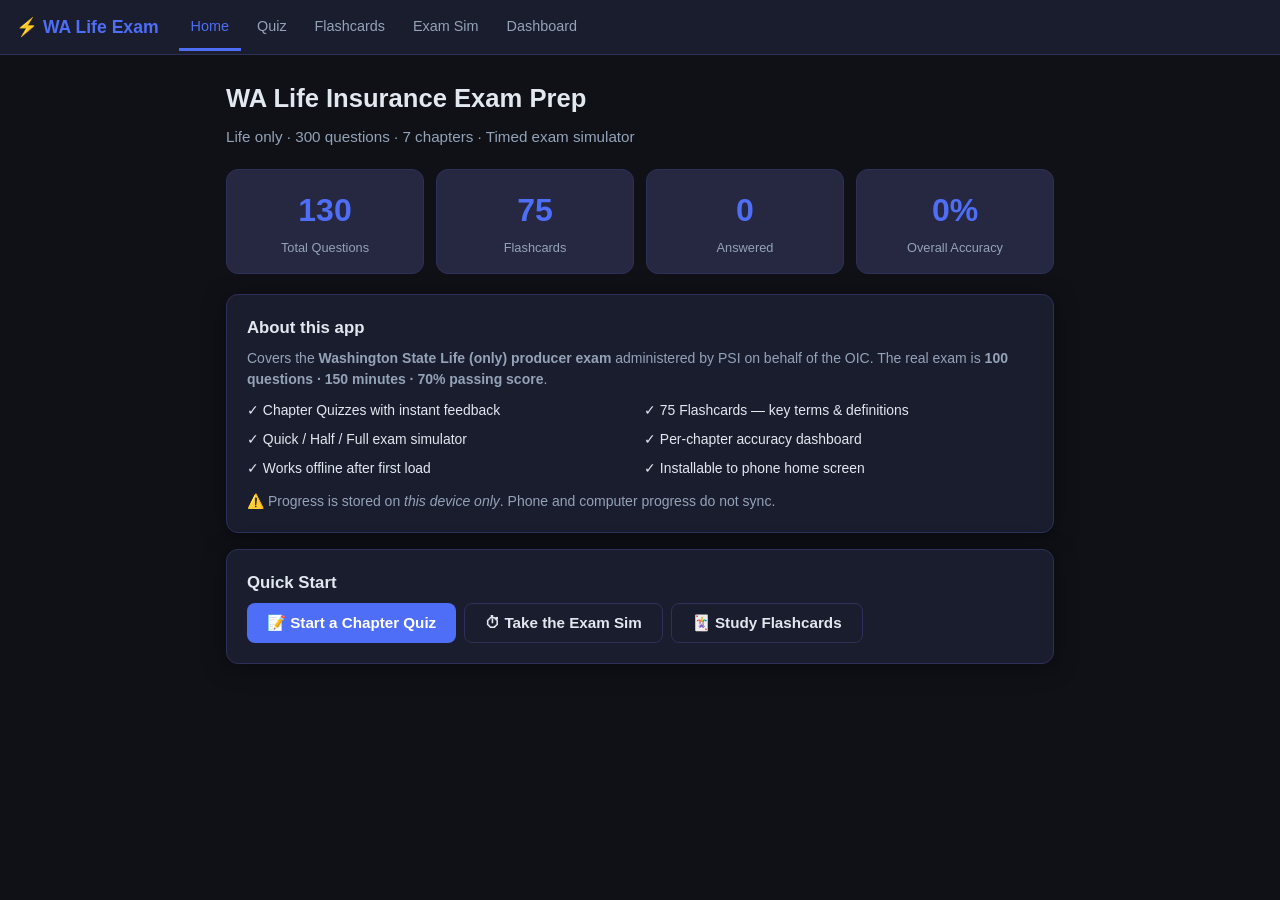
==== index.html @ 9b1d675a "Initial commit: WA Life Insurance Exam Prep PWA" ====
<!DOCTYPE html>
<html lang="en">
<head>
  <meta charset="UTF-8">
  <meta name="viewport" content="width=device-width, initial-scale=1.0, maximum-scale=1.0">
  <meta name="description" content="Washington State Life Insurance Exam Prep — 300 questions, flashcards, and timed exam simulator">
  <meta name="theme-color" content="#0f1117">
  <meta name="mobile-web-app-capable" content="yes">
  <meta name="apple-mobile-web-app-capable" content="yes">
  <meta name="apple-mobile-web-app-status-bar-style" content="black-translucent">
  <meta name="apple-mobile-web-app-title" content="WA Life Exam">
  <title>WA Life Insurance Exam Prep</title>
  <link rel="manifest" href="manifest.json">
  <link rel="apple-touch-icon" href="icons/icon-192.png">
  <link rel="stylesheet" href="css/style.css">
</head>
<body>
<div id="app">

  <!-- NAV -->
  <nav>
    <div class="nav-brand">⚡ WA Life Exam</div>
    <button class="nav-btn active" data-screen="home" onclick="showScreen('home')">Home</button>
    <button class="nav-btn" data-screen="quiz" onclick="showScreen('quiz')">Quiz</button>
    <button class="nav-btn" data-screen="flashcards" onclick="showScreen('flashcards')">Flashcards</button>
    <button class="nav-btn" data-screen="exam" onclick="showScreen('exam')">Exam Sim</button>
    <button class="nav-btn" data-screen="dashboard" onclick="showScreen('dashboard')">Dashboard</button>
  </nav>

  <main>

    <!-- HOME -->
    <div id="screen-home" class="screen active">
      <h1>WA Life Insurance Exam Prep</h1>
      <p class="subtitle">Life only · 300 questions · 7 chapters · Timed exam simulator</p>
      <div id="home-stats"></div>
      <div class="card">
        <h3>About this app</h3>
        <p class="text-sm text-muted" style="margin-bottom:10px;">
          Covers the <strong>Washington State Life (only) producer exam</strong> administered by PSI on behalf of the OIC.
          The real exam is <strong>100 questions · 150 minutes · 70% passing score</strong>.
        </p>
        <div style="display:grid;gap:8px;grid-template-columns:1fr 1fr;font-size:0.87rem;">
          <div>✓ Chapter Quizzes with instant feedback</div>
          <div>✓ 75 Flashcards — key terms & definitions</div>
          <div>✓ Quick / Half / Full exam simulator</div>
          <div>✓ Per-chapter accuracy dashboard</div>
          <div>✓ Works offline after first load</div>
          <div>✓ Installable to phone home screen</div>
        </div>
        <p class="text-sm text-muted" style="margin-top:12px;">
          ⚠️ Progress is stored on <em>this device only</em>. Phone and computer progress do not sync.
        </p>
      </div>
      <div class="card">
        <h3>Quick Start</h3>
        <div class="flex gap-2" style="flex-wrap:wrap;">
          <button class="btn btn-primary" onclick="showScreen('quiz')">📝 Start a Chapter Quiz</button>
          <button class="btn btn-outline" onclick="showScreen('exam')">⏱ Take the Exam Sim</button>
          <button class="btn btn-outline" onclick="showScreen('flashcards')">🃏 Study Flashcards</button>
        </div>
      </div>
    </div>

    <!-- QUIZ -->
    <div id="screen-quiz" class="screen">
      <h1>Chapter Quizzes</h1>
      <p class="subtitle">Select a chapter to begin. Instant feedback after each answer.</p>
      <div id="quiz-chapter-list"></div>

      <div id="quiz-active" style="display:none;">
        <div id="quiz-header">
          <button class="btn btn-outline" onclick="exitQuiz()">← Chapters</button>
          <span id="quiz-progress-text"></span>
        </div>
        <div class="question-card">
          <div class="question-text" id="quiz-question"></div>
          <div class="options" id="quiz-options"></div>
          <div class="explanation" id="quiz-explanation"></div>
        </div>
        <div id="quiz-controls">
          <button class="btn btn-primary" id="quiz-next" style="display:none;" onclick="nextQuizQuestion()">Next →</button>
          <button class="btn btn-success" id="quiz-finish" style="display:none;" onclick="finishQuiz()">Finish Quiz</button>
        </div>
      </div>
    </div>

    <!-- FLASHCARDS -->
    <div id="screen-flashcards" class="screen">
      <h1>Flashcards</h1>
      <p class="subtitle">Click any card to flip. Use arrows to navigate.</p>

      <div class="filter-bar">
        <select id="fc-chapter-filter" onchange="startFlashcards()">
          <option value="0">All Chapters</option>
        </select>
        <button class="btn btn-outline" onclick="startFlashcards()">Shuffle</button>
      </div>

      <div class="flashcard-container">
        <div class="flashcard" id="fc-card" onclick="flipCard()">
          <div class="flashcard-face flashcard-front">
            <div class="flashcard-label" id="fc-chapter-label"></div>
            <div class="flashcard-term" id="fc-term"></div>
          </div>
          <div class="flashcard-face flashcard-back">
            <div class="flashcard-label">Definition</div>
            <div class="flashcard-def" id="fc-def"></div>
          </div>
        </div>
      </div>
      <div class="flashcard-hint">Tap card to flip</div>

      <div class="flashcard-nav mt-4">
        <button class="btn btn-outline" onclick="prevCard()">← Prev</button>
        <span class="fc-counter" id="fc-counter"></span>
        <button class="btn btn-outline" onclick="nextCard()">Next →</button>
      </div>
    </div>

    <!-- EXAM -->
    <div id="screen-exam" class="screen">

      <div id="exam-setup">
        <h1>Exam Simulator</h1>
        <p class="subtitle">No feedback until the end. Timer auto-submits at zero. 70% to pass.</p>
        <p class="text-sm text-muted mb-4">Real WA Life exam: 100 questions · 150 minutes · 70% passing score (PSI / OIC)</p>
        <div class="exam-mode-grid">
          <div class="mode-card" onclick="startExam('quick')">
            <div class="mode-title">Quick</div>
            <div class="mode-detail">25 questions<br>38 minutes</div>
          </div>
          <div class="mode-card" onclick="startExam('half')">
            <div class="mode-title">Half Exam</div>
            <div class="mode-detail">50 questions<br>75 minutes</div>
          </div>
          <div class="mode-card" onclick="startExam('full')">
            <div class="mode-title">Full Exam</div>
            <div class="mode-detail">100 questions<br>150 minutes</div>
          </div>
        </div>
      </div>

      <div id="exam-active" style="display:none;">
        <div id="quiz-header">
          <div class="flex gap-2" style="align-items:center;">
            <span id="exam-progress-text" class="text-muted text-sm"></span>
            <span id="exam-answered-count" class="text-muted text-sm"></span>
          </div>
          <div id="exam-timer"></div>
        </div>

        <div class="question-card">
          <div class="question-text" id="exam-question"></div>
          <div class="options" id="exam-options"></div>
        </div>

        <div id="quiz-controls">
          <button class="btn btn-outline" id="exam-prev" onclick="examPrev()">← Prev</button>
          <button class="btn btn-primary" id="exam-next" onclick="examNext()">Next →</button>
          <button class="btn btn-success" id="exam-submit-btn" style="display:none;" onclick="submitExam()">Submit Exam</button>
        </div>
      </div>

      <div id="exam-results" style="display:none;">
        <div class="card">
          <h2 class="text-center">Exam Results</h2>
          <div id="exam-result-score" class="result-score"></div>
          <div id="exam-result-badge" class="result-badge"></div>
          <div id="exam-breakdown"></div>
          <div class="flex gap-2 mt-4" style="justify-content:center;flex-wrap:wrap;">
            <button class="btn btn-primary" onclick="renderExamHome();showScreen('exam')">New Exam</button>
            <button class="btn btn-outline" onclick="showScreen('dashboard')">View Dashboard</button>
          </div>
        </div>
      </div>
    </div>

    <!-- DASHBOARD -->
    <div id="screen-dashboard" class="screen">
      <h1>Progress Dashboard</h1>
      <p class="subtitle">Your accuracy by chapter and exam history. Progress is stored on this device only.</p>
      <div id="dash-stats"></div>
      <div class="card">
        <h2>Chapter Accuracy</h2>
        <div id="dash-chapter-table"></div>
      </div>
      <div class="card">
        <h2>Exam History</h2>
        <div id="dash-history"></div>
      </div>
      <div class="card">
        <h3 style="color:var(--red);">Reset Progress</h3>
        <p class="text-sm text-muted mb-4">Clears all quiz accuracy data and exam history from this device.</p>
        <button class="btn btn-danger" onclick="clearProgress()">Clear All Progress</button>
      </div>
    </div>

  </main>
</div>

<!-- Load scripts -->
<script src="js/storage.js"></script>
<script src="js/questions.js"></script>
<script src="js/questions2.js"></script>
<script src="js/app.js"></script>
<script>
  // Register service worker
  if ('serviceWorker' in navigator) {
    navigator.serviceWorker.register('sw.js')
      .catch(err => console.log('SW registration failed:', err));
  }
</script>
</body>
</html>
---- css/style.css ----
/* WA Life Insurance Exam Prep — Styles */
:root {
  --bg: #0f1117;
  --surface: #1a1d2e;
  --surface2: #252840;
  --accent: #4f6ef7;
  --accent2: #7c3aed;
  --green: #22c55e;
  --red: #ef4444;
  --yellow: #eab308;
  --text: #e2e8f0;
  --muted: #94a3b8;
  --border: #2d3158;
  --radius: 12px;
  --shadow: 0 4px 24px rgba(0,0,0,0.4);
}

*, *::before, *::after { box-sizing: border-box; margin: 0; padding: 0; }

html, body {
  height: 100%;
  font-family: -apple-system, BlinkMacSystemFont, 'Segoe UI', Roboto, sans-serif;
  background: var(--bg);
  color: var(--text);
  font-size: 16px;
  line-height: 1.5;
}

#app { min-height: 100vh; display: flex; flex-direction: column; }

/* NAV */
nav {
  background: var(--surface);
  border-bottom: 1px solid var(--border);
  padding: 0 16px;
  display: flex;
  align-items: center;
  gap: 4px;
  position: sticky;
  top: 0;
  z-index: 100;
  flex-wrap: wrap;
}

.nav-brand {
  font-weight: 700;
  font-size: 1.1rem;
  color: var(--accent);
  padding: 14px 8px 14px 0;
  margin-right: 8px;
  white-space: nowrap;
}

.nav-btn {
  background: none;
  border: none;
  color: var(--muted);
  padding: 14px 12px;
  cursor: pointer;
  font-size: 0.9rem;
  border-bottom: 3px solid transparent;
  transition: color 0.2s, border-color 0.2s;
  white-space: nowrap;
}
.nav-btn:hover { color: var(--text); }
.nav-btn.active { color: var(--accent); border-bottom-color: var(--accent); }

/* MAIN */
main {
  flex: 1;
  padding: 24px 16px;
  max-width: 860px;
  margin: 0 auto;
  width: 100%;
}

/* SCREENS */
.screen { display: none; }
.screen.active { display: block; }

/* CARDS */
.card {
  background: var(--surface);
  border: 1px solid var(--border);
  border-radius: var(--radius);
  padding: 20px;
  margin-bottom: 16px;
  box-shadow: var(--shadow);
}

h1 { font-size: 1.6rem; margin-bottom: 8px; }
h2 { font-size: 1.25rem; margin-bottom: 12px; }
h3 { font-size: 1.05rem; margin-bottom: 8px; }

.subtitle { color: var(--muted); margin-bottom: 20px; font-size: 0.95rem; }

/* BUTTONS */
.btn {
  display: inline-flex;
  align-items: center;
  gap: 6px;
  padding: 10px 20px;
  border-radius: 8px;
  border: none;
  cursor: pointer;
  font-size: 0.95rem;
  font-weight: 600;
  transition: opacity 0.15s, transform 0.1s;
}
.btn:active { transform: scale(0.97); }
.btn:hover { opacity: 0.88; }
.btn-primary { background: var(--accent); color: #fff; }
.btn-success { background: var(--green); color: #fff; }
.btn-danger { background: var(--red); color: #fff; }
.btn-outline {
  background: transparent;
  border: 1px solid var(--border);
  color: var(--text);
}
.btn:disabled { opacity: 0.4; cursor: not-allowed; transform: none; }

/* CHAPTER GRID */
.chapter-grid {
  display: grid;
  grid-template-columns: repeat(auto-fill, minmax(260px, 1fr));
  gap: 12px;
}

.chapter-card {
  background: var(--surface2);
  border: 1px solid var(--border);
  border-radius: var(--radius);
  padding: 16px;
  cursor: pointer;
  transition: border-color 0.2s, transform 0.15s;
}
.chapter-card:hover { border-color: var(--accent); transform: translateY(-2px); }

.chapter-name { font-weight: 600; margin-bottom: 6px; }
.chapter-count { font-size: 0.82rem; color: var(--muted); margin-bottom: 10px; }

.progress-bar {
  height: 6px;
  background: var(--border);
  border-radius: 3px;
  overflow: hidden;
}
.progress-fill {
  height: 100%;
  border-radius: 3px;
  background: var(--accent);
  transition: width 0.4s;
}
.progress-label {
  font-size: 0.8rem;
  color: var(--muted);
  margin-top: 4px;
}

/* QUIZ */
#quiz-header {
  display: flex;
  justify-content: space-between;
  align-items: center;
  margin-bottom: 20px;
}

#quiz-progress-text { color: var(--muted); font-size: 0.9rem; }

.question-card {
  background: var(--surface);
  border: 1px solid var(--border);
  border-radius: var(--radius);
  padding: 24px;
  margin-bottom: 16px;
}

.question-text {
  font-size: 1.05rem;
  line-height: 1.6;
  margin-bottom: 20px;
}

.options { display: flex; flex-direction: column; gap: 10px; }

.option-btn {
  background: var(--surface2);
  border: 1.5px solid var(--border);
  border-radius: 8px;
  padding: 12px 16px;
  text-align: left;
  color: var(--text);
  cursor: pointer;
  font-size: 0.95rem;
  line-height: 1.45;
  transition: border-color 0.15s, background 0.15s;
}
.option-btn:hover:not(:disabled) { border-color: var(--accent); background: rgba(79,110,247,0.08); }
.option-btn.correct { border-color: var(--green); background: rgba(34,197,94,0.12); }
.option-btn.incorrect { border-color: var(--red); background: rgba(239,68,68,0.12); }
.option-btn:disabled { cursor: default; }

.explanation {
  background: var(--surface2);
  border-left: 3px solid var(--accent);
  border-radius: 0 8px 8px 0;
  padding: 14px;
  font-size: 0.92rem;
  color: var(--muted);
  margin-top: 12px;
  display: none;
}
.explanation.show { display: block; }

#quiz-controls { display: flex; gap: 10px; margin-top: 12px; }

/* FLASHCARDS */
.flashcard-container {
  perspective: 1200px;
  margin: 24px auto;
  max-width: 560px;
}

.flashcard {
  width: 100%;
  height: 260px;
  position: relative;
  cursor: pointer;
  transform-style: preserve-3d;
  transition: transform 0.5s;
}
.flashcard.flipped { transform: rotateY(180deg); }

.flashcard-face {
  position: absolute;
  inset: 0;
  background: var(--surface);
  border: 1px solid var(--border);
  border-radius: var(--radius);
  padding: 28px;
  display: flex;
  flex-direction: column;
  align-items: center;
  justify-content: center;
  text-align: center;
  backface-visibility: hidden;
  box-shadow: var(--shadow);
}

.flashcard-back { transform: rotateY(180deg); }

.flashcard-label {
  font-size: 0.75rem;
  text-transform: uppercase;
  letter-spacing: 1px;
  color: var(--accent);
  margin-bottom: 12px;
  font-weight: 700;
}

.flashcard-term { font-size: 1.3rem; font-weight: 700; }
.flashcard-def { font-size: 0.95rem; line-height: 1.6; color: var(--text); }

.flashcard-hint {
  color: var(--muted);
  font-size: 0.8rem;
  text-align: center;
  margin-top: 10px;
}

.flashcard-nav {
  display: flex;
  justify-content: space-between;
  align-items: center;
  max-width: 560px;
  margin: 0 auto;
  gap: 12px;
}

.fc-counter { color: var(--muted); font-size: 0.9rem; }

/* EXAM */
#exam-timer {
  background: var(--surface2);
  border: 1px solid var(--border);
  border-radius: 8px;
  padding: 8px 18px;
  font-size: 1.1rem;
  font-weight: 700;
  font-variant-numeric: tabular-nums;
}
#exam-timer.warning { color: var(--yellow); border-color: var(--yellow); }
#exam-timer.danger { color: var(--red); border-color: var(--red); }

.exam-mode-grid {
  display: grid;
  grid-template-columns: repeat(auto-fit, minmax(200px, 1fr));
  gap: 12px;
  margin: 20px 0;
}

.mode-card {
  background: var(--surface2);
  border: 1.5px solid var(--border);
  border-radius: var(--radius);
  padding: 20px;
  cursor: pointer;
  transition: border-color 0.2s;
  text-align: center;
}
.mode-card:hover { border-color: var(--accent); }
.mode-title { font-weight: 700; font-size: 1.1rem; margin-bottom: 6px; }
.mode-detail { color: var(--muted); font-size: 0.87rem; }

/* RESULTS */
.result-score {
  font-size: 3rem;
  font-weight: 800;
  text-align: center;
  margin: 12px 0;
}
.result-score.pass { color: var(--green); }
.result-score.fail { color: var(--red); }

.result-badge {
  text-align: center;
  font-size: 1.1rem;
  font-weight: 700;
  margin-bottom: 20px;
}

.breakdown-table {
  width: 100%;
  border-collapse: collapse;
  font-size: 0.9rem;
}
.breakdown-table th, .breakdown-table td {
  text-align: left;
  padding: 8px 10px;
  border-bottom: 1px solid var(--border);
}
.breakdown-table th { color: var(--muted); font-weight: 600; }

/* DASHBOARD */
.stats-grid {
  display: grid;
  grid-template-columns: repeat(auto-fit, minmax(140px, 1fr));
  gap: 12px;
  margin-bottom: 20px;
}

.stat-card {
  background: var(--surface2);
  border: 1px solid var(--border);
  border-radius: var(--radius);
  padding: 16px;
  text-align: center;
}
.stat-value { font-size: 2rem; font-weight: 800; color: var(--accent); }
.stat-label { font-size: 0.8rem; color: var(--muted); margin-top: 4px; }

.history-item {
  background: var(--surface2);
  border: 1px solid var(--border);
  border-radius: 8px;
  padding: 12px 16px;
  margin-bottom: 8px;
  display: flex;
  justify-content: space-between;
  align-items: center;
  flex-wrap: wrap;
  gap: 8px;
}

.badge {
  display: inline-block;
  padding: 3px 10px;
  border-radius: 99px;
  font-size: 0.78rem;
  font-weight: 700;
}
.badge-pass { background: rgba(34,197,94,0.2); color: var(--green); }
.badge-fail { background: rgba(239,68,68,0.2); color: var(--red); }

/* UTIL */
.flex { display: flex; }
.gap-2 { gap: 8px; }
.mb-2 { margin-bottom: 8px; }
.mb-4 { margin-bottom: 16px; }
.mt-4 { margin-top: 16px; }
.text-muted { color: var(--muted); }
.text-sm { font-size: 0.875rem; }
.text-center { text-align: center; }
.w-full { width: 100%; }

/* Filter bar */
.filter-bar {
  display: flex;
  gap: 8px;
  flex-wrap: wrap;
  margin-bottom: 16px;
}

select, input {
  background: var(--surface2);
  border: 1px solid var(--border);
  border-radius: 8px;
  color: var(--text);
  padding: 8px 12px;
  font-size: 0.9rem;
}

@media (max-width: 600px) {
  main { padding: 16px 12px; }
  .nav-brand { font-size: 0.95rem; }
  .nav-btn { padding: 12px 8px; font-size: 0.82rem; }
  h1 { font-size: 1.3rem; }
  .question-text { font-size: 0.97rem; }
  .result-score { font-size: 2.4rem; }
  .flashcard { height: 220px; }
}
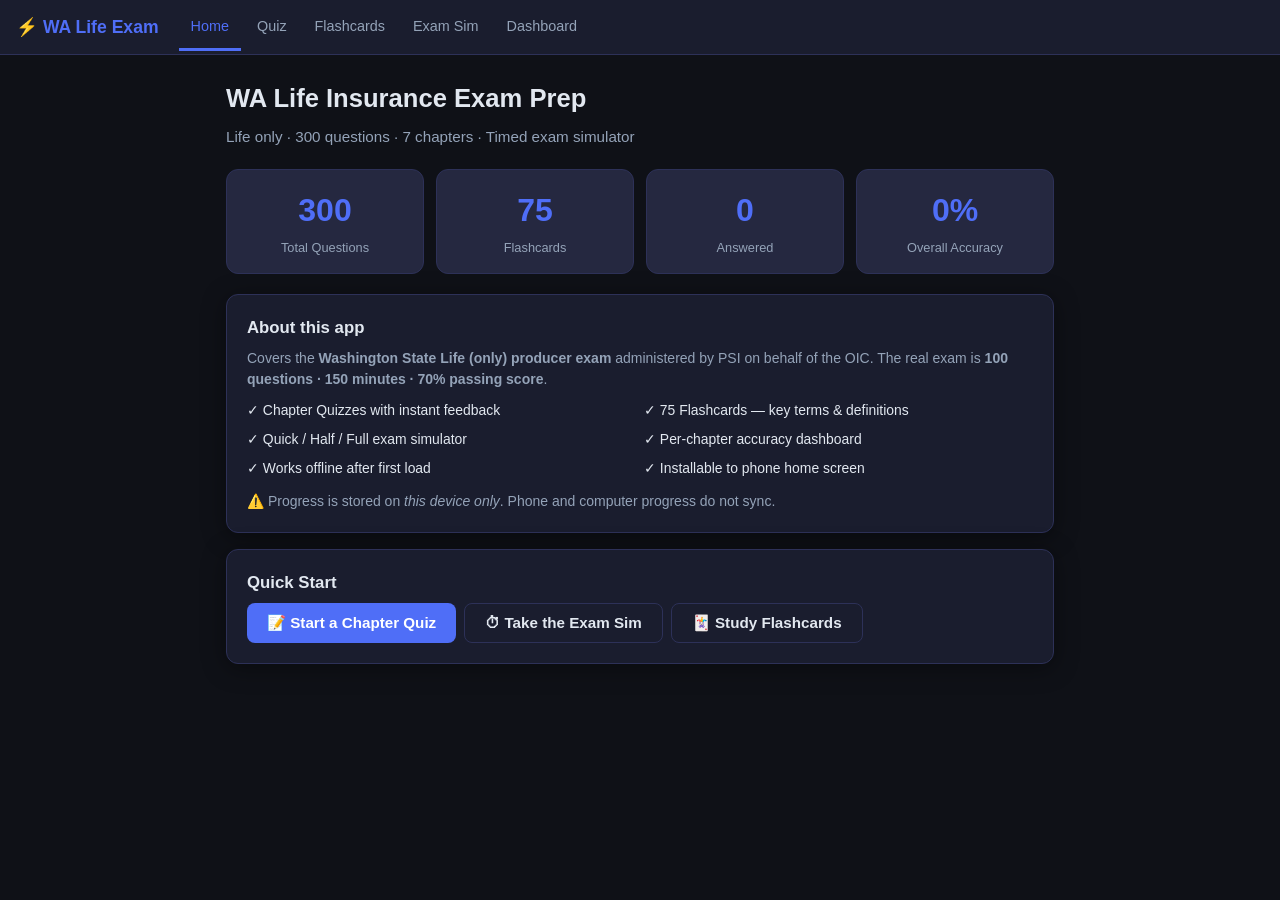
==== commit 3b57d31f: "Add 300 questions, PWA setup, cache-busted scripts, local server - Merged ch4-7 questions (131-300) " ====
--- a/index.html
+++ b/index.html
@@ -200,10 +200,9 @@
 </div>
 
 <!-- Load scripts -->
-<script src="js/storage.js"></script>
-<script src="js/questions.js"></script>
-<script src="js/questions2.js"></script>
-<script src="js/app.js"></script>
+<script src="js/storage.js?v=20260630"></script>
+<script src="js/questions.js?v=20260630"></script>
+<script src="js/app.js?v=20260630"></script>
 <script>
   // Register service worker
   if ('serviceWorker' in navigator) {
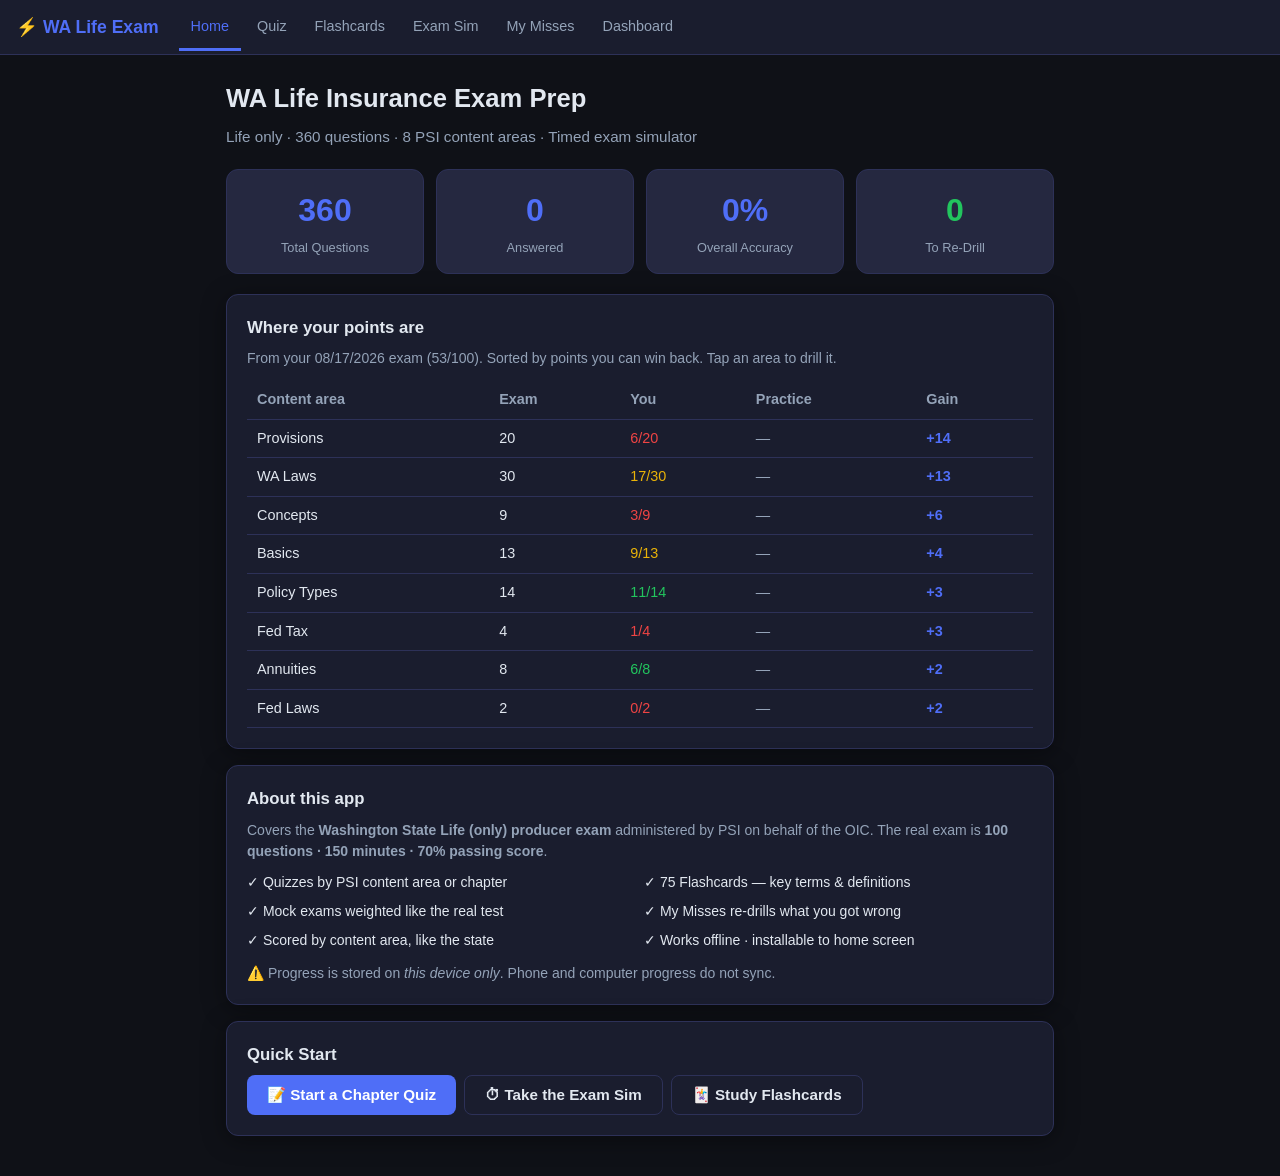
==== commit e2ee0b2b: "Rebuild around the official PSI content outline (300 -> 360 questions) Restructures the app to match" ====
--- a/index.html
+++ b/index.html
@@ -3,7 +3,7 @@
 <head>
   <meta charset="UTF-8">
   <meta name="viewport" content="width=device-width, initial-scale=1.0, maximum-scale=1.0">
-  <meta name="description" content="Washington State Life Insurance Exam Prep — 300 questions, flashcards, and timed exam simulator">
+  <meta name="description" content="Washington State Life Insurance Exam Prep — 360 questions, flashcards, and timed exam simulator">
   <meta name="theme-color" content="#0f1117">
   <meta name="mobile-web-app-capable" content="yes">
   <meta name="apple-mobile-web-app-capable" content="yes">
@@ -12,7 +12,7 @@
   <title>WA Life Insurance Exam Prep</title>
   <link rel="manifest" href="manifest.json">
   <link rel="apple-touch-icon" href="icons/icon-192.png">
-  <link rel="stylesheet" href="css/style.css">
+  <link rel="stylesheet" href="css/style.css?v=20260907a">
 </head>
 <body>
 <div id="app">
@@ -24,6 +24,7 @@
     <button class="nav-btn" data-screen="quiz" onclick="showScreen('quiz')">Quiz</button>
     <button class="nav-btn" data-screen="flashcards" onclick="showScreen('flashcards')">Flashcards</button>
     <button class="nav-btn" data-screen="exam" onclick="showScreen('exam')">Exam Sim</button>
+    <button class="nav-btn" data-screen="misses" onclick="showScreen('misses')">My Misses</button>
     <button class="nav-btn" data-screen="dashboard" onclick="showScreen('dashboard')">Dashboard</button>
   </nav>
 
@@ -32,21 +33,22 @@
     <!-- HOME -->
     <div id="screen-home" class="screen active">
       <h1>WA Life Insurance Exam Prep</h1>
-      <p class="subtitle">Life only · 300 questions · 7 chapters · Timed exam simulator</p>
+      <p class="subtitle">Life only · 360 questions · 8 PSI content areas · Timed exam simulator</p>
       <div id="home-stats"></div>
+      <div id="home-priority"></div>
       <div class="card">
         <h3>About this app</h3>
         <p class="text-sm text-muted" style="margin-bottom:10px;">
           Covers the <strong>Washington State Life (only) producer exam</strong> administered by PSI on behalf of the OIC.
           The real exam is <strong>100 questions · 150 minutes · 70% passing score</strong>.
         </p>
-        <div style="display:grid;gap:8px;grid-template-columns:1fr 1fr;font-size:0.87rem;">
-          <div>✓ Chapter Quizzes with instant feedback</div>
-          <div>✓ 75 Flashcards — key terms & definitions</div>
-          <div>✓ Quick / Half / Full exam simulator</div>
-          <div>✓ Per-chapter accuracy dashboard</div>
-          <div>✓ Works offline after first load</div>
-          <div>✓ Installable to phone home screen</div>
+        <div class="text-sm" style="display:grid;gap:8px;grid-template-columns:1fr 1fr;">
+          <div>✓ Quizzes by PSI content area or chapter</div>
+          <div>✓ 75 Flashcards — key terms &amp; definitions</div>
+          <div>✓ Mock exams weighted like the real test</div>
+          <div>✓ My Misses re-drills what you got wrong</div>
+          <div>✓ Scored by content area, like the state</div>
+          <div>✓ Works offline · installable to home screen</div>
         </div>
         <p class="text-sm text-muted" style="margin-top:12px;">
           ⚠️ Progress is stored on <em>this device only</em>. Phone and computer progress do not sync.
@@ -64,16 +66,26 @@
 
     <!-- QUIZ -->
     <div id="screen-quiz" class="screen">
-      <h1>Chapter Quizzes</h1>
-      <p class="subtitle">Select a chapter to begin. Instant feedback after each answer.</p>
-      <div id="quiz-chapter-list"></div>
+      <h1>Practice Quizzes</h1>
+      <p class="subtitle">Instant feedback after each answer. Anything you miss is queued in My Misses.</p>
+
+      <div id="quiz-browse">
+        <h2 style="margin:18px 0 4px;">By PSI content area</h2>
+        <p class="text-sm text-muted" style="margin-bottom:12px;">How the state actually scores you. The number after each is how many of the 100 exam questions come from it.</p>
+        <div id="quiz-area-list"></div>
+
+        <h2 style="margin:26px 0 4px;">By study chapter</h2>
+        <p class="text-sm text-muted" style="margin-bottom:12px;">The original teaching order — good for learning a topic start to finish.</p>
+        <div id="quiz-chapter-list"></div>
+      </div>
 
       <div id="quiz-active" style="display:none;">
         <div id="quiz-header">
-          <button class="btn btn-outline" onclick="exitQuiz()">← Chapters</button>
+          <button class="btn btn-outline" onclick="exitQuiz()">← Back</button>
           <span id="quiz-progress-text"></span>
         </div>
         <div class="question-card">
+          <div id="quiz-area-tag" class="text-sm text-muted" style="margin-bottom:6px;"></div>
           <div class="question-text" id="quiz-question"></div>
           <div class="options" id="quiz-options"></div>
           <div class="explanation" id="quiz-explanation"></div>
@@ -83,6 +95,8 @@
           <button class="btn btn-success" id="quiz-finish" style="display:none;" onclick="finishQuiz()">Finish Quiz</button>
         </div>
       </div>
+
+      <div id="quiz-results" style="display:none;"></div>
     </div>
 
     <!-- FLASHCARDS -->
@@ -176,11 +190,22 @@
       </div>
     </div>
 
+    <!-- MY MISSES -->
+    <div id="screen-misses" class="screen">
+      <h1>My Misses</h1>
+      <p class="subtitle">Every question you get wrong is queued here until you prove you know it.</p>
+      <div id="misses-body"></div>
+    </div>
+
     <!-- DASHBOARD -->
     <div id="screen-dashboard" class="screen">
       <h1>Progress Dashboard</h1>
-      <p class="subtitle">Your accuracy by chapter and exam history. Progress is stored on this device only.</p>
+      <p class="subtitle">Your accuracy by PSI content area and exam history. Progress is stored on this device only.</p>
       <div id="dash-stats"></div>
+      <div class="card">
+        <h2>PSI Content Areas</h2>
+        <div id="dash-area-table"></div>
+      </div>
       <div class="card">
         <h2>Chapter Accuracy</h2>
         <div id="dash-chapter-table"></div>
@@ -200,15 +225,28 @@
 </div>
 
 <!-- Load scripts -->
-<script src="js/storage.js?v=20260630"></script>
-<script src="js/questions.js?v=20260630"></script>
-<script src="js/app.js?v=20260630"></script>
+<script src="js/storage.js?v=20260907a"></script>
+<script src="js/questions.js?v=20260907a"></script>
+<!-- Supplement loads AFTER questions.js (it concats onto QUESTIONS) and BEFORE app.js -->
+<script src="js/questions-supplement.js?v=20260907a"></script>
+<!-- areas.js tags every question with its PSI content area; must precede app.js -->
+<script src="js/areas.js?v=20260907a"></script>
+<script src="js/app.js?v=20260907a"></script>
 <script>
   // Register service worker
   if ('serviceWorker' in navigator) {
     navigator.serviceWorker.register('sw.js')
       .catch(err => console.log('SW registration failed:', err));
   }
+
+  // Ask the browser to keep our offline data. Safari evicts ordinary website
+  // storage after about a week of disuse, which is what silently breaks the
+  // app in airplane mode; persisted storage is exempt from that cleanup.
+  if (navigator.storage && navigator.storage.persist) {
+    navigator.storage.persisted()
+      .then(already => already ? true : navigator.storage.persist())
+      .catch(() => {});
+  }
 </script>
 </body>
 </html>
--- a/css/style.css
+++ b/css/style.css
@@ -414,7 +414,10 @@
   main { padding: 16px 12px; }
   .nav-brand { font-size: 0.95rem; }
   .nav-btn { padding: 12px 8px; font-size: 0.82rem; }
-  h1 { font-size: 1.3rem; }
+  /* Scale the whole heading ladder together. h1 alone used to shrink to 1.3rem
+     while h2 stayed at 1.25rem, so on a phone they rendered the same size. */
+  h1 { font-size: 1.45rem; }
+  h2 { font-size: 1.15rem; }
   .question-text { font-size: 0.97rem; }
   .result-score { font-size: 2.4rem; }
   .flashcard { height: 220px; }
